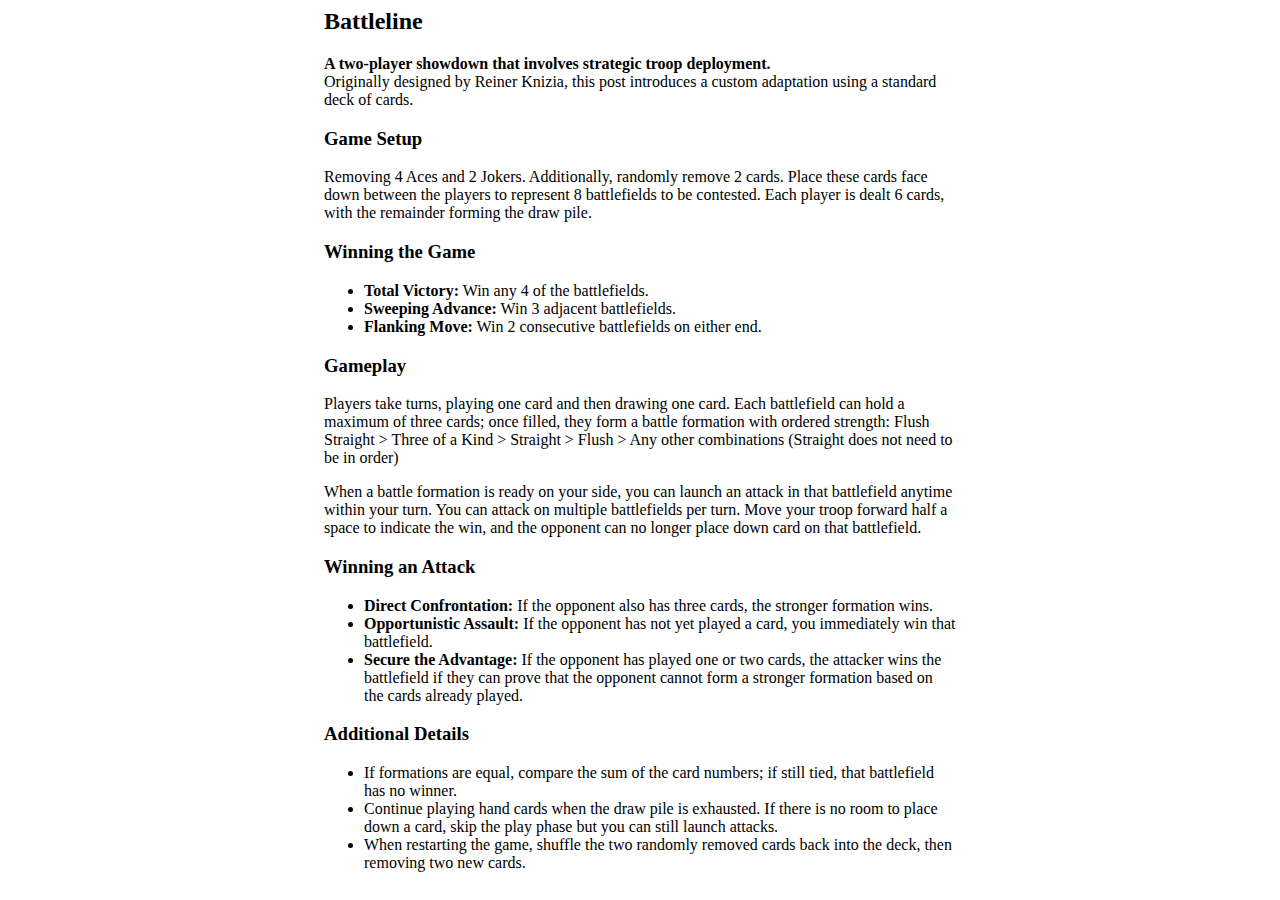
==== Battleline.html @ 6b68d722 "Update Battleline.html" ====
<head>
    <meta charset="UTF-8">
    <meta name="viewport" content="width=device-width, initial-scale=1.0">
    <style>
        .center {
            width: 50%; /* Adjust the width as needed */
            margin: 0 auto; /* This centers the content horizontally */
        }
    </style>
</head>

<body>
    <div class="center">
          <h2>Battleline</h2>
          <p><strong>A two-player showdown that involves strategic troop deployment.</strong><br>
          Originally designed by Reiner Knizia, this post introduces a custom adaptation using a standard deck of cards.</p>
          
          <h3>Game Setup</h3>
          <p>Removing 4 Aces and 2 Jokers. Additionally, randomly remove 2 cards. Place these cards face down between the players to represent 8 battlefields to be contested. Each player is dealt 6 cards, with the remainder forming the draw pile.</p>
          
          <h3>Winning the Game</h3>
          <ul>
            <li><strong>Total Victory:</strong> Win any 4 of the battlefields.</li>
            <li><strong>Sweeping Advance:</strong> Win 3 adjacent battlefields.</li>
            <li><strong>Flanking Move:</strong> Win 2 consecutive battlefields on either end.</li>
          </ul>
          
          <h3>Gameplay</h3>
          <p>Players take turns, playing one card and then drawing one card. Each battlefield can hold a maximum of three cards; once filled, they form a battle formation with ordered strength:
          Flush Straight &gt; Three of a Kind &gt; Straight &gt; Flush &gt; Any other combinations (Straight does not need to be in order)</p>
          
          <p>When a battle formation is ready on your side, you can launch an attack in that battlefield anytime within your turn. You can attack on multiple battlefields per turn. Move your troop forward half a space to indicate the win, and the opponent can no longer place down card on that battlefield.</p>
          
          <h3>Winning an Attack</h3>
          <ul>
            <li><strong>Direct Confrontation:</strong> If the opponent also has three cards, the stronger formation wins.</li>
            <li><strong>Opportunistic Assault:</strong> If the opponent has not yet played a card, you immediately win that battlefield.</li>
            <li><strong>Secure the Advantage:</strong> If the opponent has played one or two cards, the attacker wins the battlefield if they can prove that the opponent cannot form a stronger formation based on the cards already played.</li>
          </ul>
          
          <h3>Additional Details</h3>
          <ul>
            <li>If formations are equal, compare the sum of the card numbers; if still tied, that battlefield has no winner.</li>
            <li>Continue playing hand cards when the draw pile is exhausted. If there is no room to place down a card, skip the play phase but you can still launch attacks.</li>
            <li>When restarting the game, shuffle the two randomly removed cards back into the deck, then removing two new cards.</li>
          </ul>
    </div>     
</body>
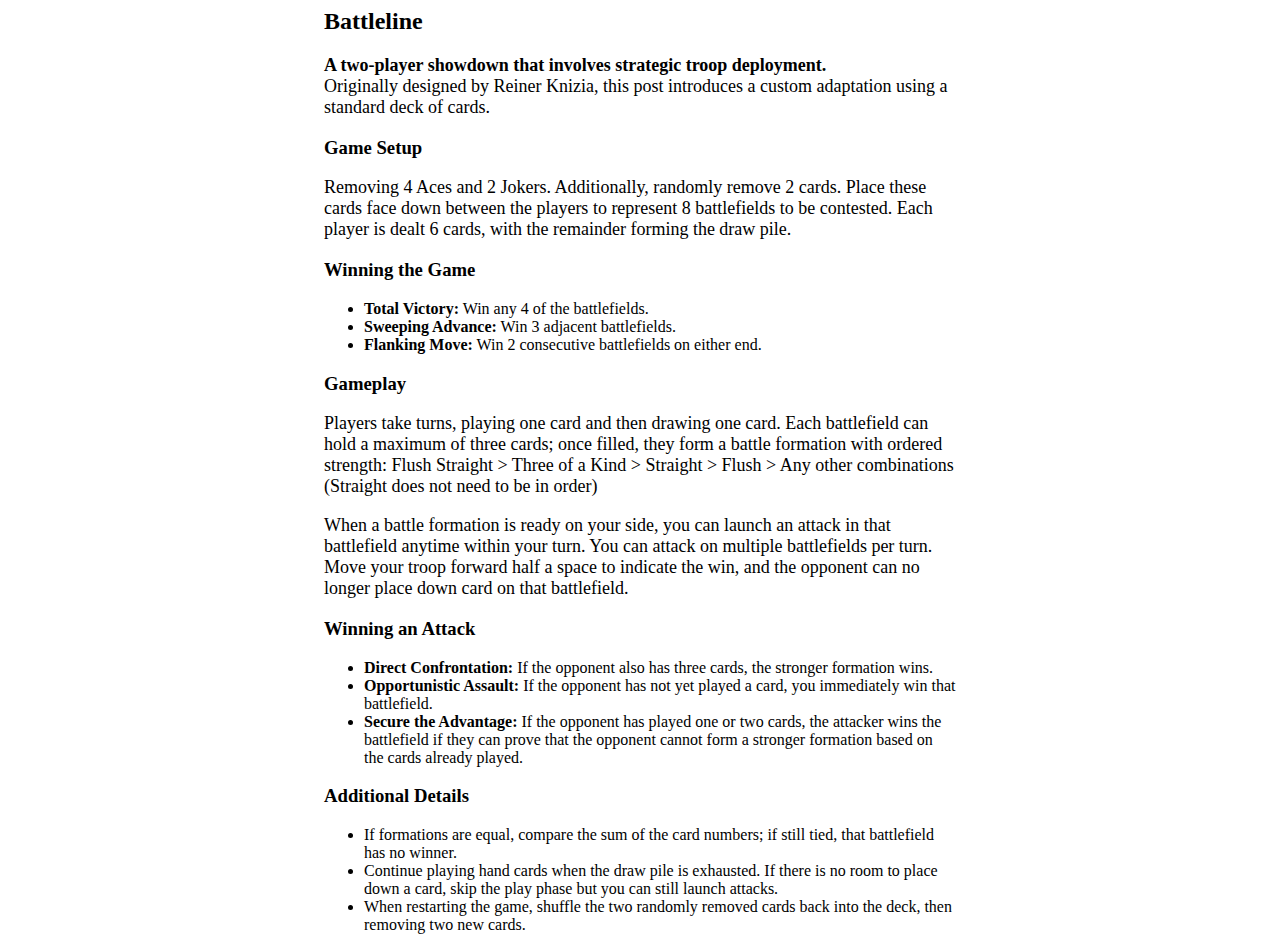
==== commit 779b3b4e: "Update Battleline.html" ====
--- a/Battleline.html
+++ b/Battleline.html
@@ -2,6 +2,7 @@
     <meta charset="UTF-8">
     <meta name="viewport" content="width=device-width, initial-scale=1.0">
     <style>
+        p {font-size: 18px;}
         .center {
             width: 50%; /* Adjust the width as needed */
             margin: 0 auto; /* This centers the content horizontally */
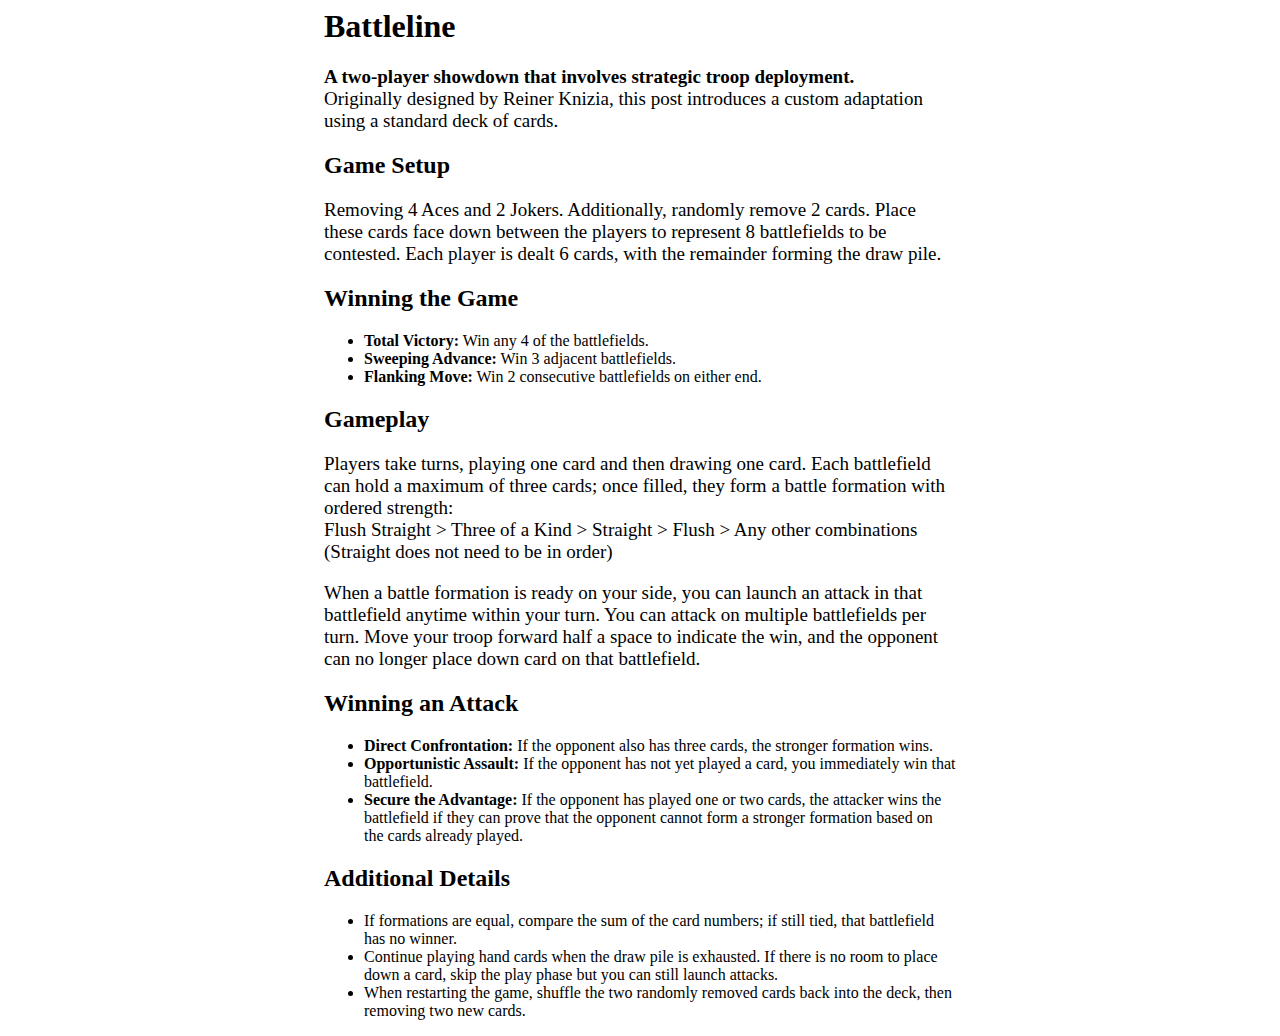
==== commit 02d52c9b: "Update Battleline.html" ====
--- a/Battleline.html
+++ b/Battleline.html
@@ -2,7 +2,7 @@
     <meta charset="UTF-8">
     <meta name="viewport" content="width=device-width, initial-scale=1.0">
     <style>
-        p {font-size: 18px;}
+        p {font-size: 19px;}
         .center {
             width: 50%; /* Adjust the width as needed */
             margin: 0 auto; /* This centers the content horizontally */
@@ -12,34 +12,34 @@
 
 <body>
     <div class="center">
-          <h2>Battleline</h2>
+          <h1>Battleline</h1>
           <p><strong>A two-player showdown that involves strategic troop deployment.</strong><br>
           Originally designed by Reiner Knizia, this post introduces a custom adaptation using a standard deck of cards.</p>
           
-          <h3>Game Setup</h3>
+          <h2>Game Setup</h2>
           <p>Removing 4 Aces and 2 Jokers. Additionally, randomly remove 2 cards. Place these cards face down between the players to represent 8 battlefields to be contested. Each player is dealt 6 cards, with the remainder forming the draw pile.</p>
           
-          <h3>Winning the Game</h3>
+          <h2>Winning the Game</h2>
           <ul>
             <li><strong>Total Victory:</strong> Win any 4 of the battlefields.</li>
             <li><strong>Sweeping Advance:</strong> Win 3 adjacent battlefields.</li>
             <li><strong>Flanking Move:</strong> Win 2 consecutive battlefields on either end.</li>
           </ul>
           
-          <h3>Gameplay</h3>
-          <p>Players take turns, playing one card and then drawing one card. Each battlefield can hold a maximum of three cards; once filled, they form a battle formation with ordered strength:
+          <h2>Gameplay</h2>
+          <p>Players take turns, playing one card and then drawing one card. Each battlefield can hold a maximum of three cards; once filled, they form a battle formation with ordered strength: <br>
           Flush Straight &gt; Three of a Kind &gt; Straight &gt; Flush &gt; Any other combinations (Straight does not need to be in order)</p>
           
           <p>When a battle formation is ready on your side, you can launch an attack in that battlefield anytime within your turn. You can attack on multiple battlefields per turn. Move your troop forward half a space to indicate the win, and the opponent can no longer place down card on that battlefield.</p>
           
-          <h3>Winning an Attack</h3>
+          <h2>Winning an Attack</h2>
           <ul>
             <li><strong>Direct Confrontation:</strong> If the opponent also has three cards, the stronger formation wins.</li>
             <li><strong>Opportunistic Assault:</strong> If the opponent has not yet played a card, you immediately win that battlefield.</li>
             <li><strong>Secure the Advantage:</strong> If the opponent has played one or two cards, the attacker wins the battlefield if they can prove that the opponent cannot form a stronger formation based on the cards already played.</li>
           </ul>
           
-          <h3>Additional Details</h3>
+          <h2>Additional Details</h2>
           <ul>
             <li>If formations are equal, compare the sum of the card numbers; if still tied, that battlefield has no winner.</li>
             <li>Continue playing hand cards when the draw pile is exhausted. If there is no room to place down a card, skip the play phase but you can still launch attacks.</li>
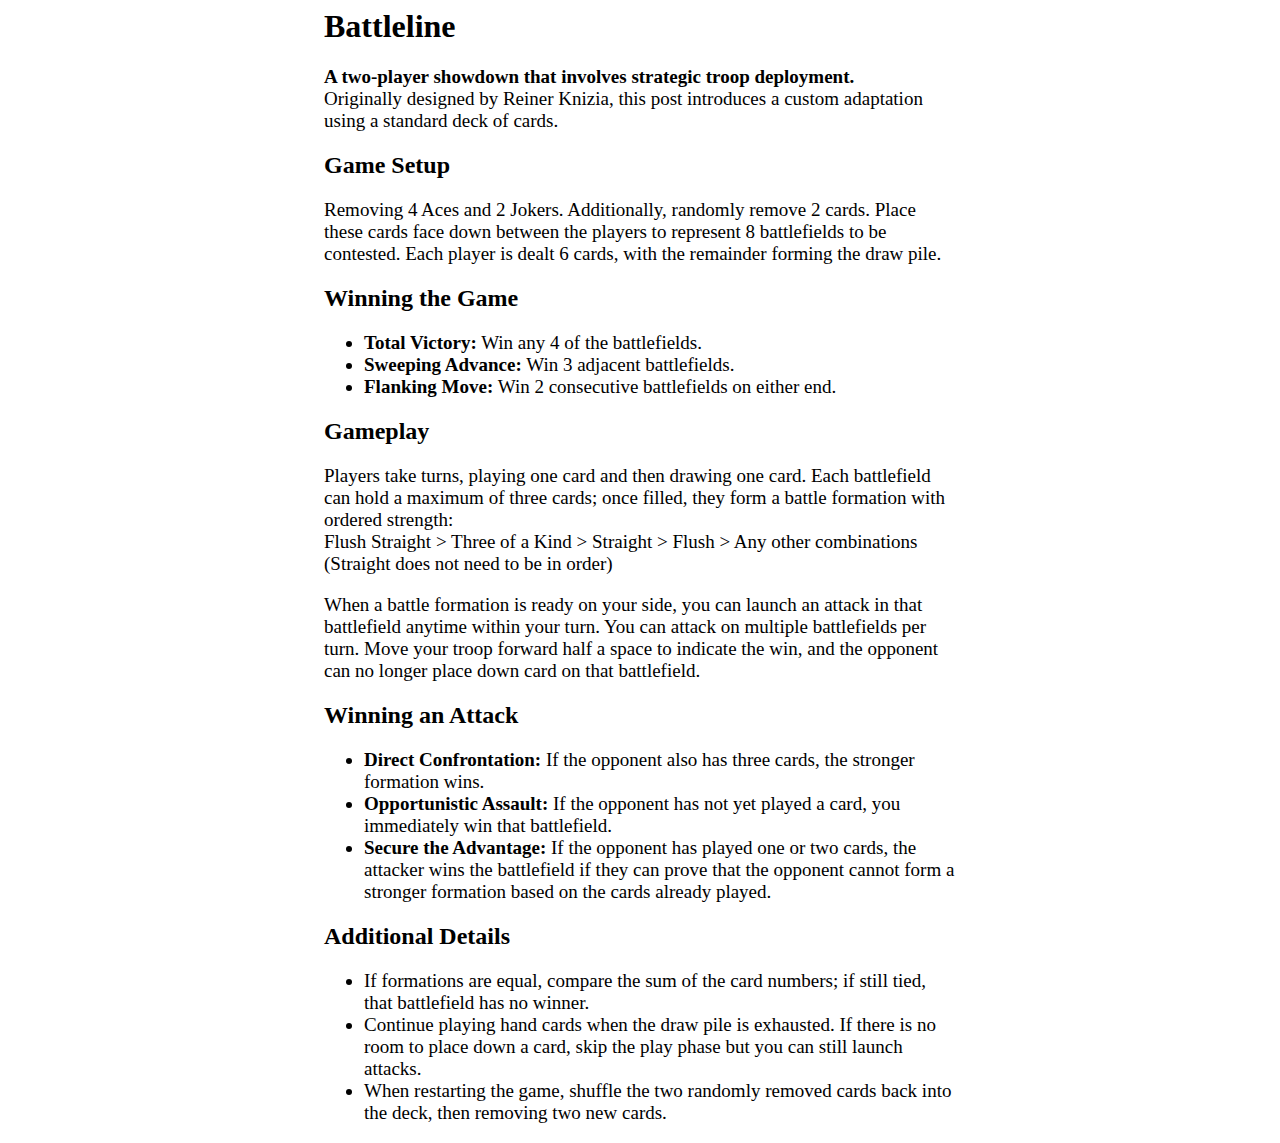
==== commit c3c1c89c: "Update Battleline.html" ====
--- a/Battleline.html
+++ b/Battleline.html
@@ -2,7 +2,7 @@
     <meta charset="UTF-8">
     <meta name="viewport" content="width=device-width, initial-scale=1.0">
     <style>
-        p {font-size: 19px;}
+        p, ul, ol, li {font-size: 19px;}
         .center {
             width: 50%; /* Adjust the width as needed */
             margin: 0 auto; /* This centers the content horizontally */
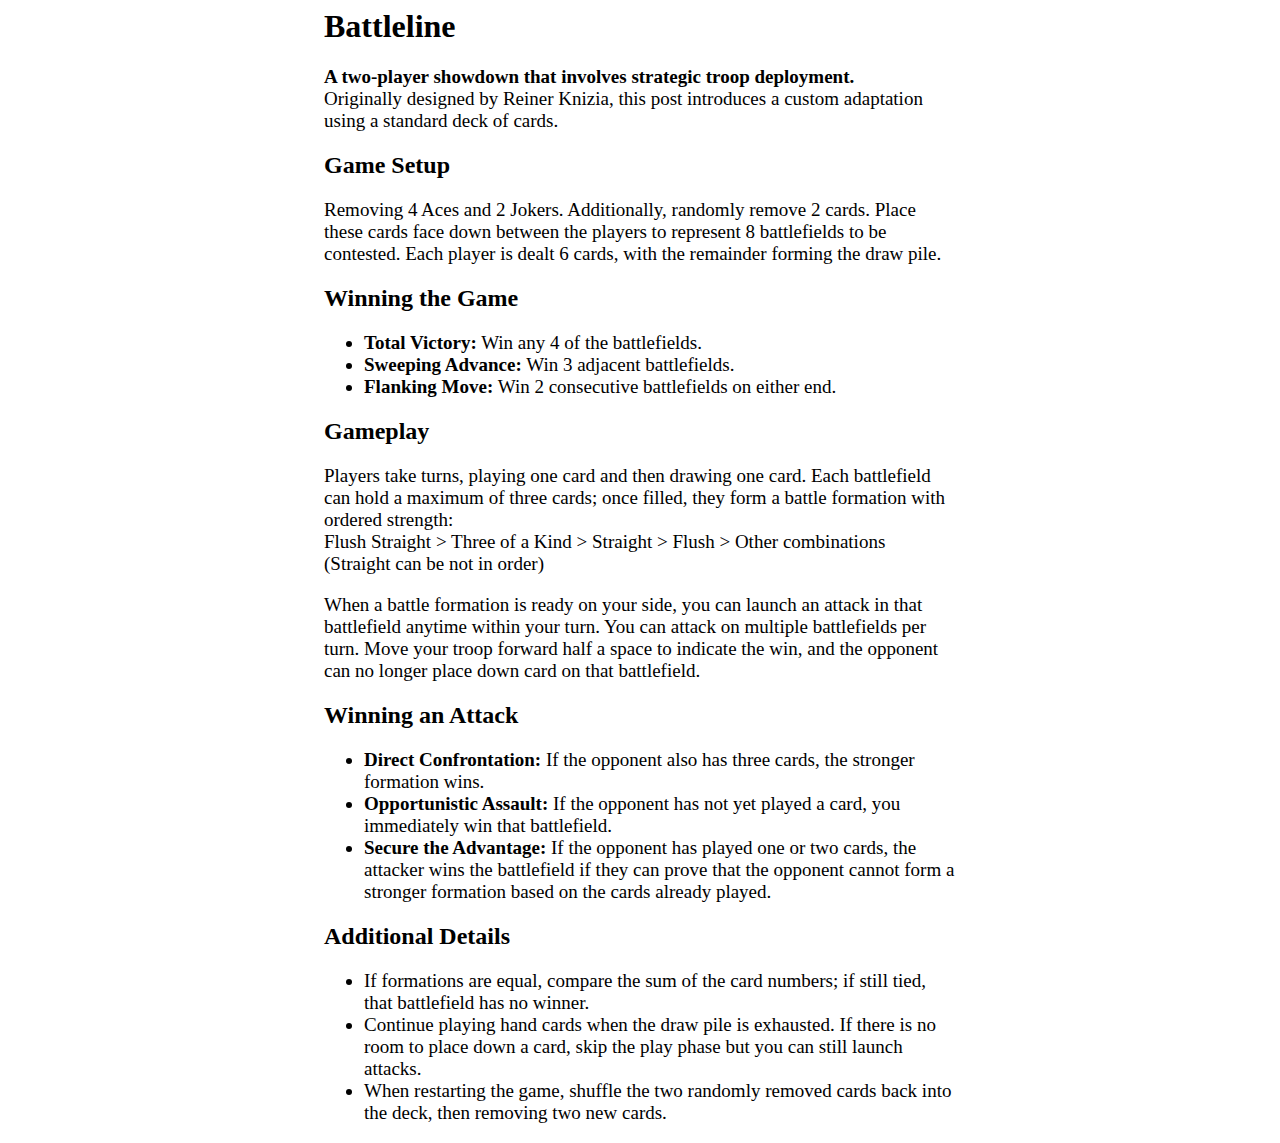
==== commit 813efc62: "Update Battleline.html" ====
--- a/Battleline.html
+++ b/Battleline.html
@@ -28,7 +28,7 @@
           
           <h2>Gameplay</h2>
           <p>Players take turns, playing one card and then drawing one card. Each battlefield can hold a maximum of three cards; once filled, they form a battle formation with ordered strength: <br>
-          Flush Straight &gt; Three of a Kind &gt; Straight &gt; Flush &gt; Any other combinations (Straight does not need to be in order)</p>
+          Flush Straight &gt; Three of a Kind &gt; Straight &gt; Flush &gt; Other combinations (Straight can be not in order)</p>
           
           <p>When a battle formation is ready on your side, you can launch an attack in that battlefield anytime within your turn. You can attack on multiple battlefields per turn. Move your troop forward half a space to indicate the win, and the opponent can no longer place down card on that battlefield.</p>
           
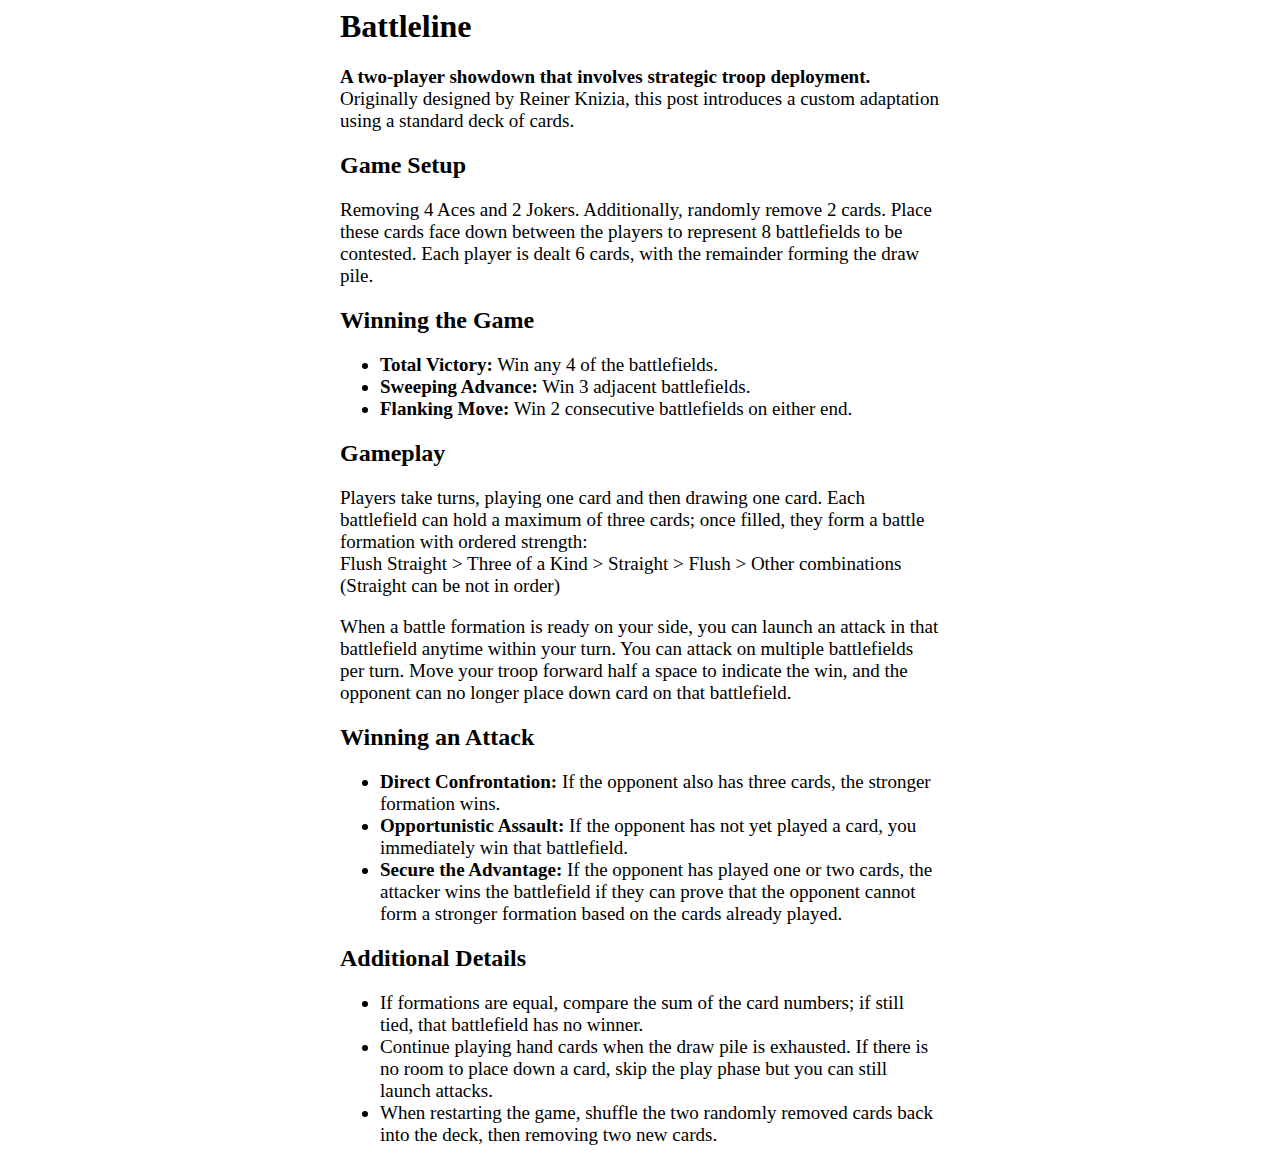
==== commit 239030e2: "Update Battleline.html" ====
--- a/Battleline.html
+++ b/Battleline.html
@@ -4,8 +4,14 @@
     <style>
         p, ul, ol, li {font-size: 19px;}
         .center {
-            width: 50%; /* Adjust the width as needed */
-            margin: 0 auto; /* This centers the content horizontally */
+            width: 90%; /* Set a wider width for small devices */
+            max-width: 600px; /* Restrict the maximum width for larger screens */
+            margin: 0 auto; /* Center content horizontally */
+        }
+        @media (min-width: 768px) {
+            .center {
+                width: 50%; /* Adjust width for larger screens */
+            }
         }
     </style>
 </head>
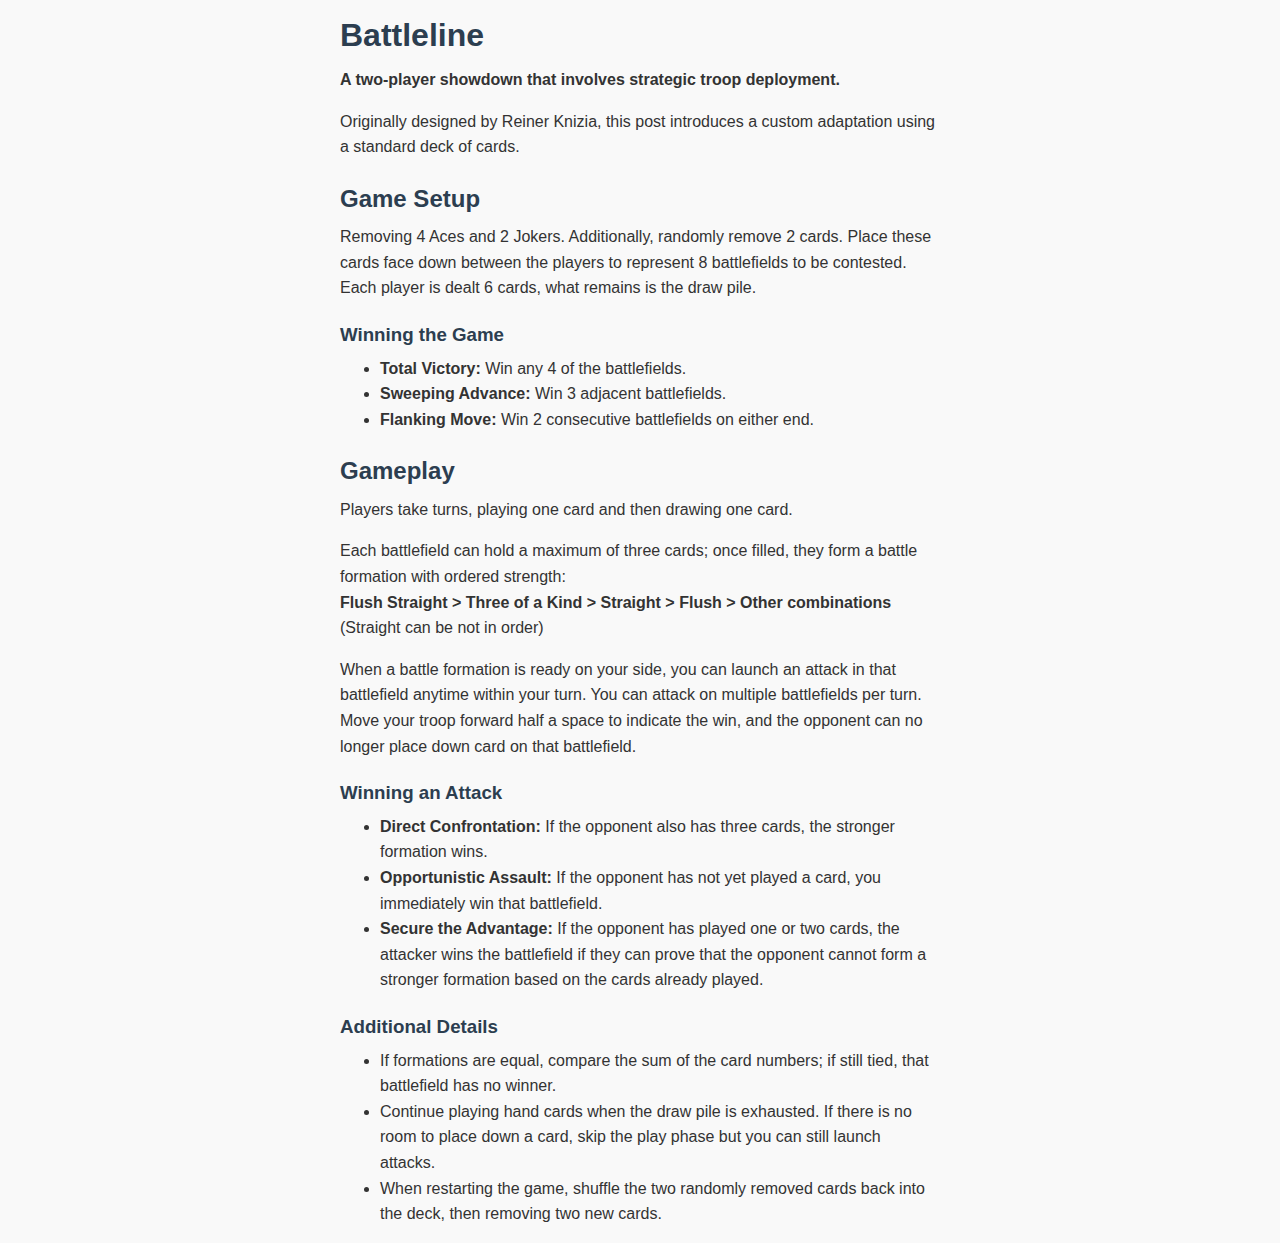
==== commit f21d737c: "update format" ====
--- a/Battleline.html
+++ b/Battleline.html
@@ -2,55 +2,61 @@
     <meta charset="UTF-8">
     <meta name="viewport" content="width=device-width, initial-scale=1.0">
     <style>
-        p, ul, ol, li {font-size: 19px;}
+        body {
+            font-family: Arial, sans-serif;
+            line-height: 1.6;
+            margin: 10px;
+            background-color: #f9f9f9;
+            color: #333;
+        }
+        h1, h2, h3 {
+            color: #2c3e50;
+            margin-bottom: -10px;
+        }
         .center {
             width: 90%; /* Set a wider width for small devices */
             max-width: 600px; /* Restrict the maximum width for larger screens */
             margin: 0 auto; /* Center content horizontally */
-        }
-        @media (min-width: 768px) {
-            .center {
-                width: 50%; /* Adjust width for larger screens */
-            }
         }
     </style>
 </head>
 
 <body>
     <div class="center">
-          <h1>Battleline</h1>
-          <p><strong>A two-player showdown that involves strategic troop deployment.</strong><br>
-          Originally designed by Reiner Knizia, this post introduces a custom adaptation using a standard deck of cards.</p>
-          
-          <h2>Game Setup</h2>
-          <p>Removing 4 Aces and 2 Jokers. Additionally, randomly remove 2 cards. Place these cards face down between the players to represent 8 battlefields to be contested. Each player is dealt 6 cards, with the remainder forming the draw pile.</p>
-          
-          <h2>Winning the Game</h2>
-          <ul>
-            <li><strong>Total Victory:</strong> Win any 4 of the battlefields.</li>
-            <li><strong>Sweeping Advance:</strong> Win 3 adjacent battlefields.</li>
-            <li><strong>Flanking Move:</strong> Win 2 consecutive battlefields on either end.</li>
-          </ul>
-          
-          <h2>Gameplay</h2>
-          <p>Players take turns, playing one card and then drawing one card. Each battlefield can hold a maximum of three cards; once filled, they form a battle formation with ordered strength: <br>
-          Flush Straight &gt; Three of a Kind &gt; Straight &gt; Flush &gt; Other combinations (Straight can be not in order)</p>
-          
-          <p>When a battle formation is ready on your side, you can launch an attack in that battlefield anytime within your turn. You can attack on multiple battlefields per turn. Move your troop forward half a space to indicate the win, and the opponent can no longer place down card on that battlefield.</p>
-          
-          <h2>Winning an Attack</h2>
-          <ul>
-            <li><strong>Direct Confrontation:</strong> If the opponent also has three cards, the stronger formation wins.</li>
-            <li><strong>Opportunistic Assault:</strong> If the opponent has not yet played a card, you immediately win that battlefield.</li>
-            <li><strong>Secure the Advantage:</strong> If the opponent has played one or two cards, the attacker wins the battlefield if they can prove that the opponent cannot form a stronger formation based on the cards already played.</li>
-          </ul>
-          
-          <h2>Additional Details</h2>
-          <ul>
-            <li>If formations are equal, compare the sum of the card numbers; if still tied, that battlefield has no winner.</li>
-            <li>Continue playing hand cards when the draw pile is exhausted. If there is no room to place down a card, skip the play phase but you can still launch attacks.</li>
-            <li>When restarting the game, shuffle the two randomly removed cards back into the deck, then removing two new cards.</li>
-          </ul>
+        <h1>Battleline</h1>
+        <p><strong>A two-player showdown that involves strategic troop deployment.</strong></p>
+        <p>Originally designed by Reiner Knizia, this post introduces a custom adaptation using a standard deck of cards.</p>
+        
+        <h2>Game Setup</h2>
+        <p>Removing 4 Aces and 2 Jokers. Additionally, randomly remove 2 cards. Place these cards face down between the players to represent 8 battlefields to be contested. Each player is dealt 6 cards, what remains is the draw pile.</p>
+        
+        <h3>Winning the Game</h3>
+        <ul>
+          <li><strong>Total Victory:</strong> Win any 4 of the battlefields.</li>
+          <li><strong>Sweeping Advance:</strong> Win 3 adjacent battlefields.</li>
+          <li><strong>Flanking Move:</strong> Win 2 consecutive battlefields on either end.</li>
+        </ul>
+        
+        <h2>Gameplay</h2>
+        <p>Players take turns, playing one card and then drawing one card. </p>
+        <p>Each battlefield can hold a maximum of three cards; once filled, they form a battle formation with ordered strength:
+        <br><strong>Flush Straight &gt; Three of a Kind &gt; Straight &gt; Flush &gt; Other combinations </strong> (Straight can be not in order)</p>
+        
+        <p>When a battle formation is ready on your side, you can launch an attack in that battlefield anytime within your turn. You can attack on multiple battlefields per turn. Move your troop forward half a space to indicate the win, and the opponent can no longer place down card on that battlefield.</p>
+        
+        <h3>Winning an Attack</h3>
+        <ul>
+          <li><strong>Direct Confrontation:</strong> If the opponent also has three cards, the stronger formation wins.</li>
+          <li><strong>Opportunistic Assault:</strong> If the opponent has not yet played a card, you immediately win that battlefield.</li>
+          <li><strong>Secure the Advantage:</strong> If the opponent has played one or two cards, the attacker wins the battlefield if they can prove that the opponent cannot form a stronger formation based on the cards already played.</li>
+        </ul>
+        
+        <h3>Additional Details</h3>
+        <ul>
+          <li>If formations are equal, compare the sum of the card numbers; if still tied, that battlefield has no winner.</li>
+          <li>Continue playing hand cards when the draw pile is exhausted. If there is no room to place down a card, skip the play phase but you can still launch attacks.</li>
+          <li>When restarting the game, shuffle the two randomly removed cards back into the deck, then removing two new cards.</li>
+        </ul>
     </div>     
 </body>
 
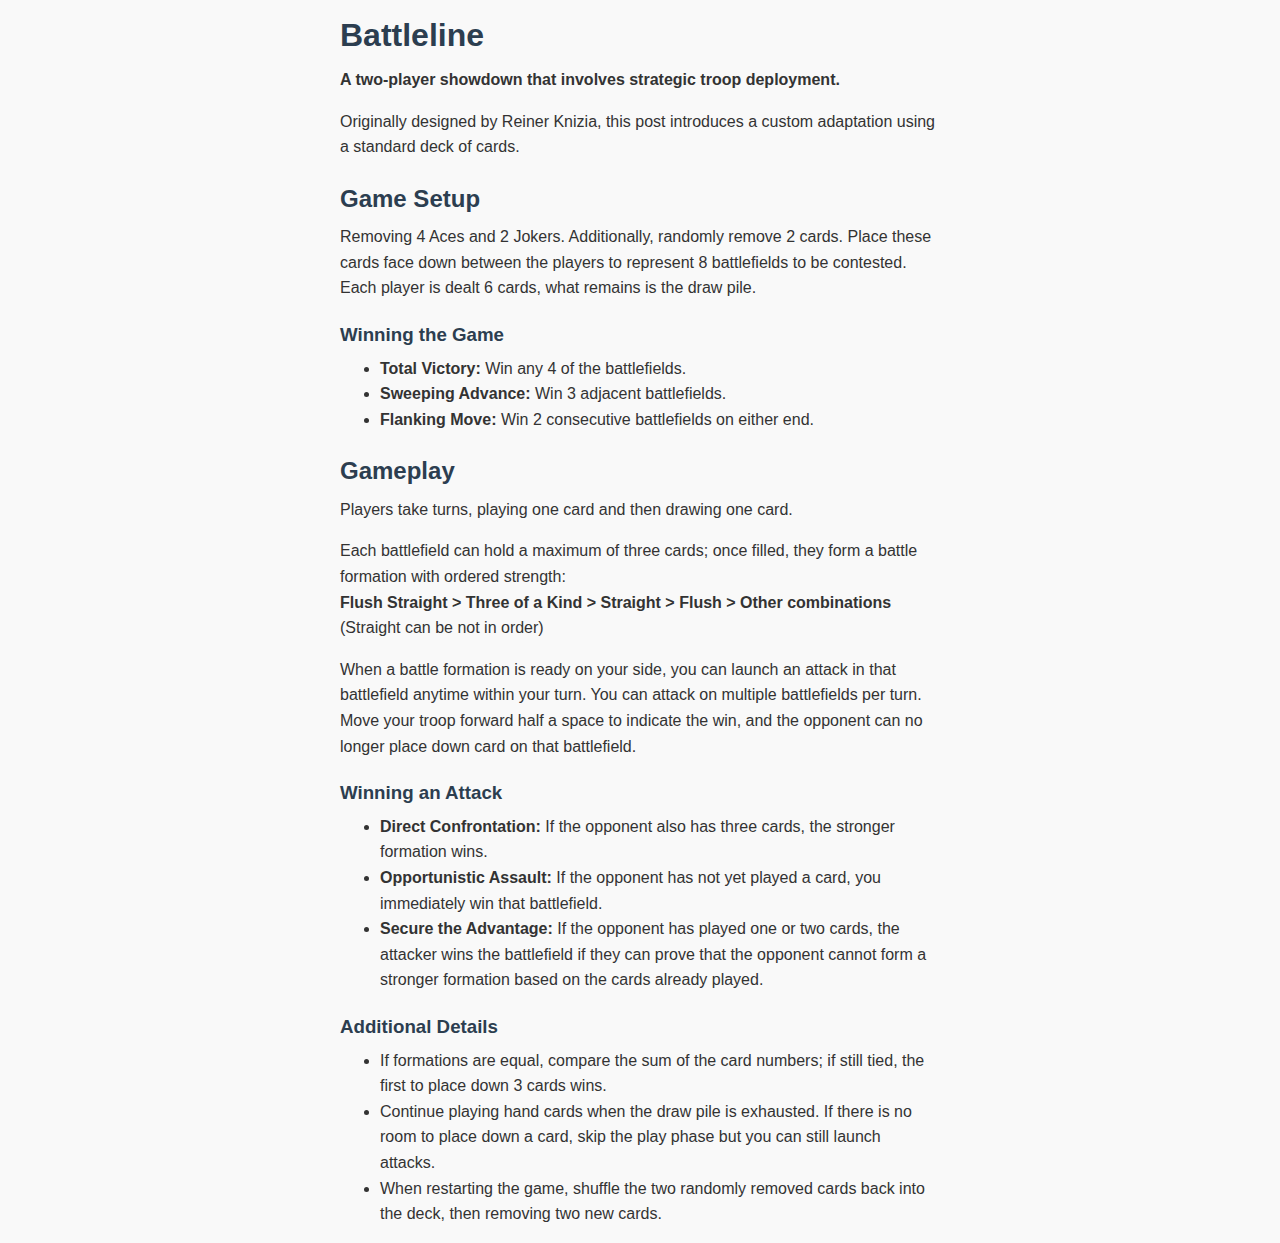
==== commit df2fea81: "update" ====
--- a/Battleline.html
+++ b/Battleline.html
@@ -53,7 +53,7 @@
         
         <h3>Additional Details</h3>
         <ul>
-          <li>If formations are equal, compare the sum of the card numbers; if still tied, that battlefield has no winner.</li>
+          <li>If formations are equal, compare the sum of the card numbers; if still tied, the first to place down 3 cards wins.</li>
           <li>Continue playing hand cards when the draw pile is exhausted. If there is no room to place down a card, skip the play phase but you can still launch attacks.</li>
           <li>When restarting the game, shuffle the two randomly removed cards back into the deck, then removing two new cards.</li>
         </ul>
